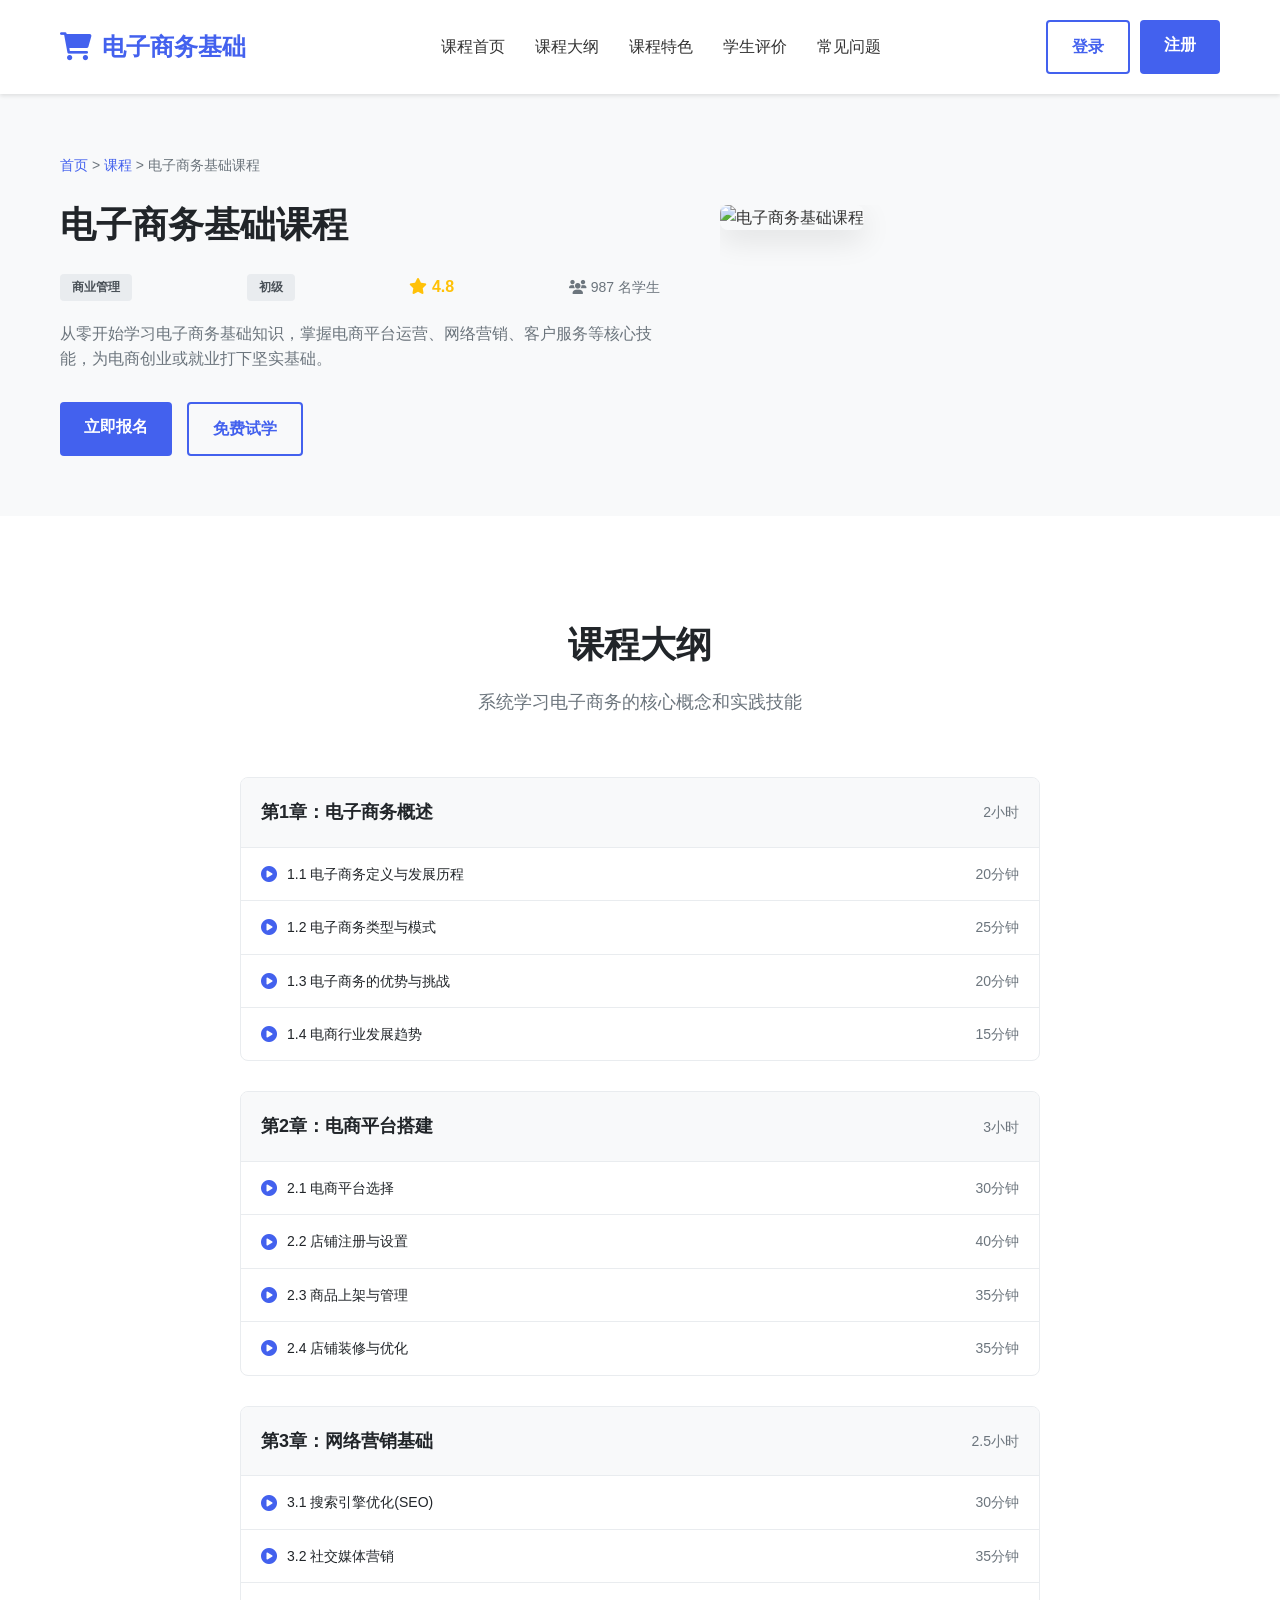
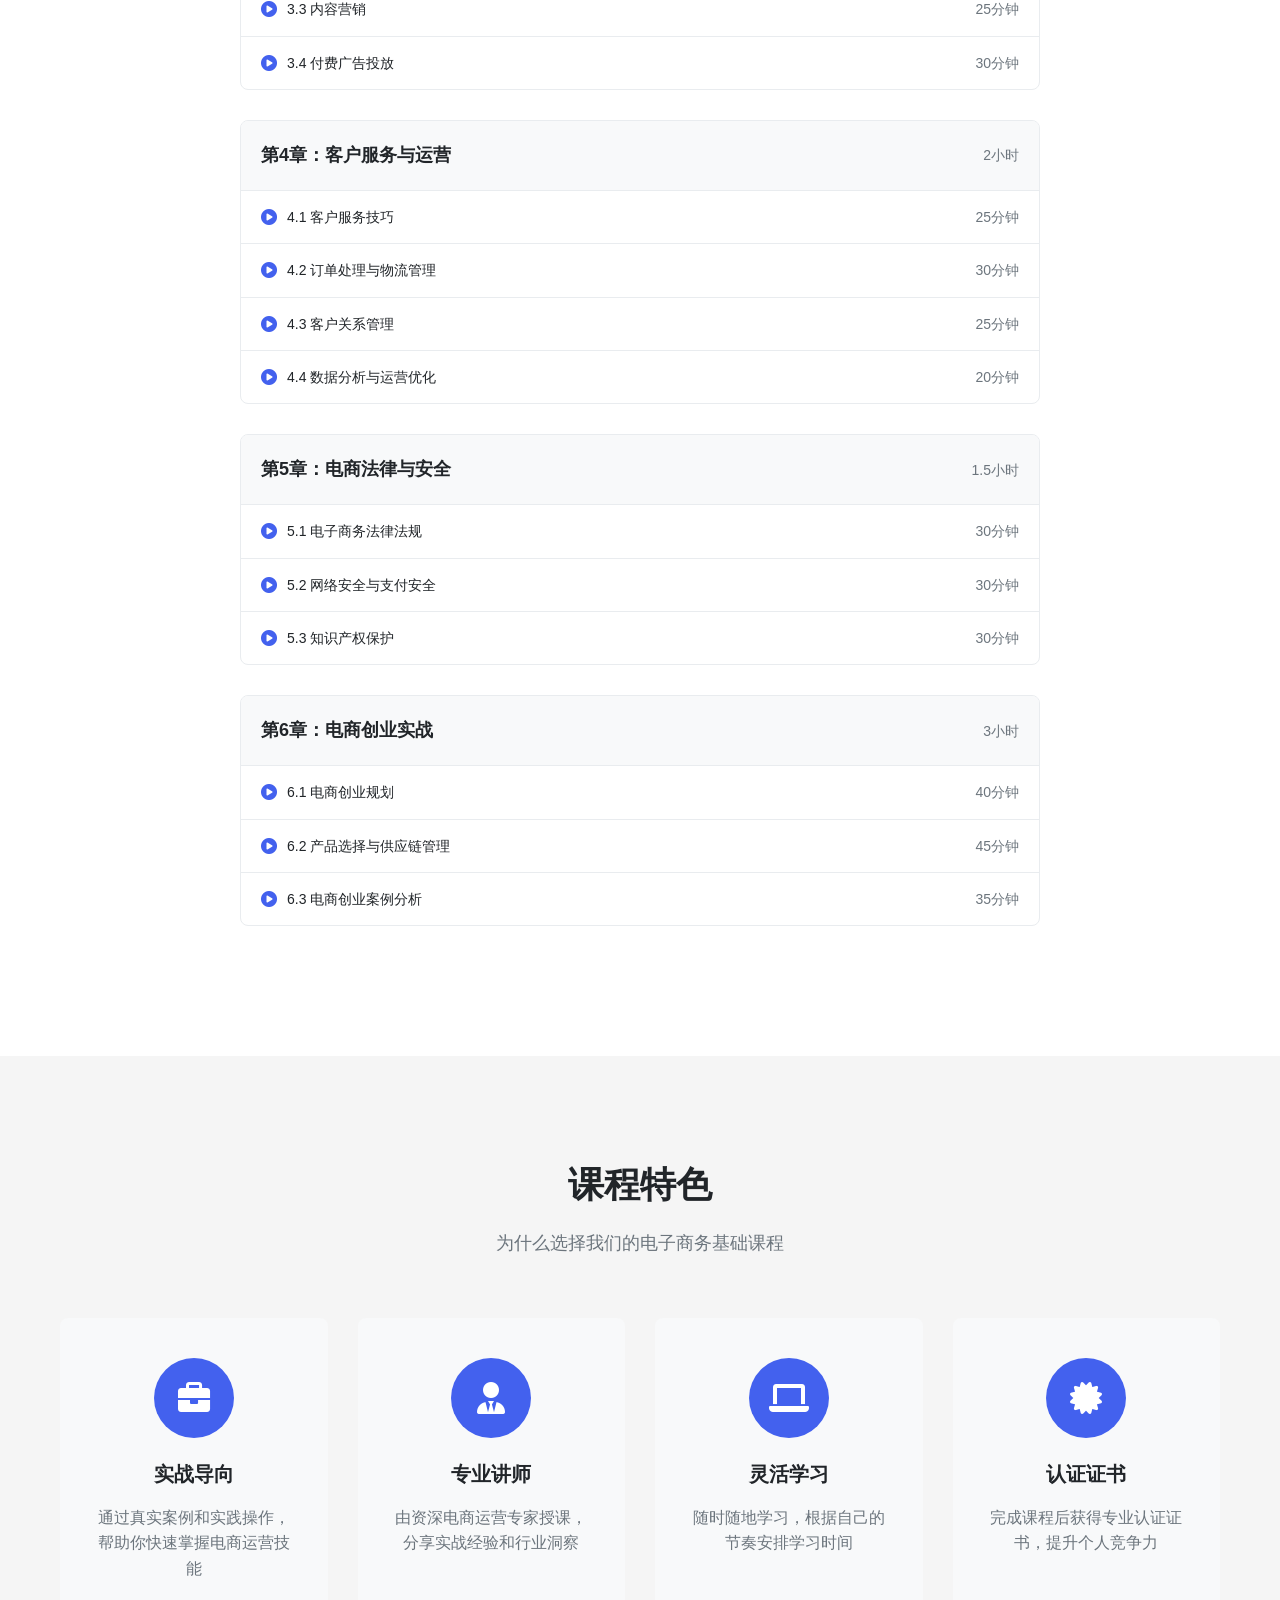
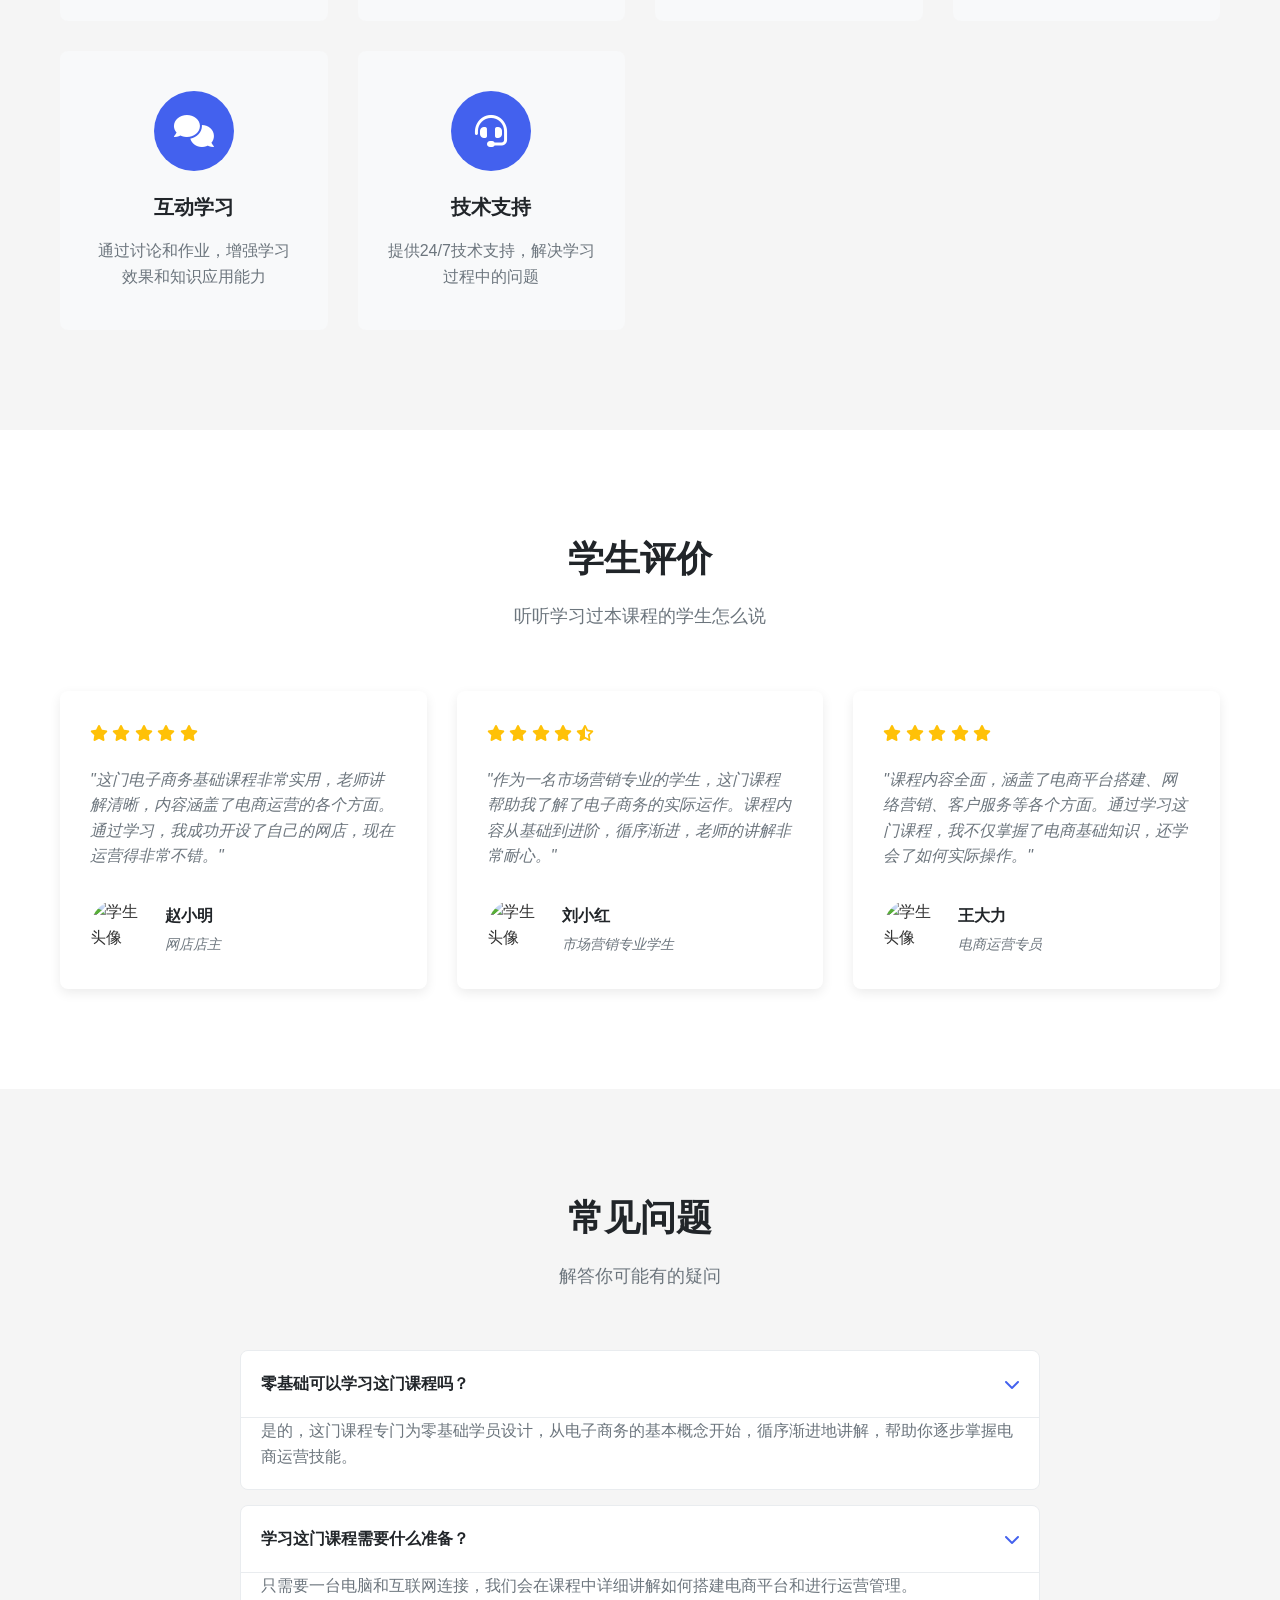
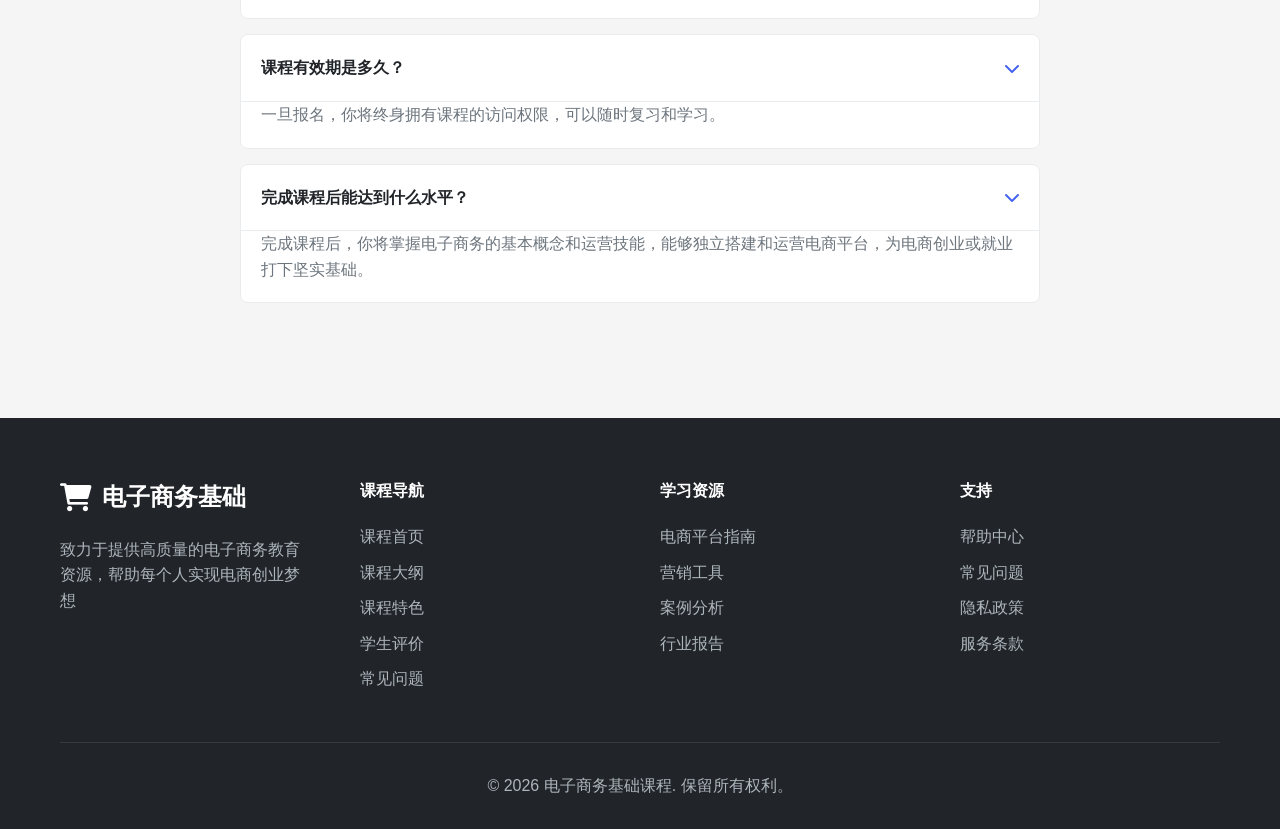
==== ecommerce-course.html @ 1f5b9d8a "Add e-commerce basic course module" ====
<!DOCTYPE html>
<html lang="zh-CN">
<head>
    <meta charset="UTF-8">
    <meta name="viewport" content="width=device-width, initial-scale=1.0">
    <title>电子商务基础课程 - EduLearn</title>
    <link rel="stylesheet" href="styles.css">
    <link rel="stylesheet" href="https://cdnjs.cloudflare.com/ajax/libs/font-awesome/6.0.0/css/all.min.css">
</head>
<body>
    <!-- 导航栏 -->
    <header>
        <nav class="navbar">
            <div class="container">
                <a href="ecommerce-course.html" class="logo">
                    <i class="fas fa-shopping-cart"></i>
                    <span>电子商务基础</span>
                </a>
                <ul class="nav-links">
                    <li><a href="ecommerce-course.html">课程首页</a></li>
                    <li><a href="#syllabus">课程大纲</a></li>
                    <li><a href="#features">课程特色</a></li>
                    <li><a href="#testimonials">学生评价</a></li>
                    <li><a href="#faq">常见问题</a></li>
                </ul>
                <div class="auth-buttons">
                    <a href="#" class="btn btn-outline">登录</a>
                    <a href="#" class="btn btn-primary">注册</a>
                </div>
                <div class="menu-toggle">
                    <i class="fas fa-bars"></i>
                </div>
            </div>
        </nav>
    </header>

    <!-- 课程详情头部 -->
    <section class="course-header">
        <div class="container">
            <div class="course-header-content">
                <div class="course-info">
                    <div class="course-breadcrumb">
                        <a href="index.html">首页</a> &gt; 
                        <a href="index.html#courses">课程</a> &gt; 
                        <span>电子商务基础课程</span>
                    </div>
                    <h1>电子商务基础课程</h1>
                    <div class="course-meta">
                        <span class="course-category">商业管理</span>
                        <span class="course-level">初级</span>
                        <span class="course-rating">
                            <i class="fas fa-star"></i> 4.8
                        </span>
                        <span class="course-students">
                            <i class="fas fa-users"></i> 987 名学生
                        </span>
                    </div>
                    <p class="course-description">
                        从零开始学习电子商务基础知识，掌握电商平台运营、网络营销、客户服务等核心技能，为电商创业或就业打下坚实基础。
                    </p>
                    <div class="course-actions">
                        <a href="#" class="btn btn-primary">立即报名</a>
                        <a href="#" class="btn btn-outline">免费试学</a>
                    </div>
                </div>
                <div class="course-image">
                    <img src="https://trae-api-cn.mchost.guru/api/ide/v1/text_to_image?prompt=ecommerce%20basics%20course%20with%20online%20shopping%20concept&image_size=landscape_16_9" alt="电子商务基础课程">
                </div>
            </div>
        </div>
    </section>

    <!-- 课程大纲 -->
    <section id="syllabus" class="course-syllabus">
        <div class="container">
            <div class="section-header">
                <h2>课程大纲</h2>
                <p>系统学习电子商务的核心概念和实践技能</p>
            </div>
            <div class="syllabus-content">
                <div class="syllabus-section">
                    <div class="syllabus-section-header">
                        <h3>第1章：电子商务概述</h3>
                        <span class="section-duration">2小时</span>
                    </div>
                    <ul class="syllabus-lessons">
                        <li>
                            <div class="lesson-info">
                                <i class="fas fa-play-circle"></i>
                                <span>1.1 电子商务定义与发展历程</span>
                            </div>
                            <span class="lesson-duration">20分钟</span>
                        </li>
                        <li>
                            <div class="lesson-info">
                                <i class="fas fa-play-circle"></i>
                                <span>1.2 电子商务类型与模式</span>
                            </div>
                            <span class="lesson-duration">25分钟</span>
                        </li>
                        <li>
                            <div class="lesson-info">
                                <i class="fas fa-play-circle"></i>
                                <span>1.3 电子商务的优势与挑战</span>
                            </div>
                            <span class="lesson-duration">20分钟</span>
                        </li>
                        <li>
                            <div class="lesson-info">
                                <i class="fas fa-play-circle"></i>
                                <span>1.4 电商行业发展趋势</span>
                            </div>
                            <span class="lesson-duration">15分钟</span>
                        </li>
                    </ul>
                </div>
                <div class="syllabus-section">
                    <div class="syllabus-section-header">
                        <h3>第2章：电商平台搭建</h3>
                        <span class="section-duration">3小时</span>
                    </div>
                    <ul class="syllabus-lessons">
                        <li>
                            <div class="lesson-info">
                                <i class="fas fa-play-circle"></i>
                                <span>2.1 电商平台选择</span>
                            </div>
                            <span class="lesson-duration">30分钟</span>
                        </li>
                        <li>
                            <div class="lesson-info">
                                <i class="fas fa-play-circle"></i>
                                <span>2.2 店铺注册与设置</span>
                            </div>
                            <span class="lesson-duration">40分钟</span>
                        </li>
                        <li>
                            <div class="lesson-info">
                                <i class="fas fa-play-circle"></i>
                                <span>2.3 商品上架与管理</span>
                            </div>
                            <span class="lesson-duration">35分钟</span>
                        </li>
                        <li>
                            <div class="lesson-info">
                                <i class="fas fa-play-circle"></i>
                                <span>2.4 店铺装修与优化</span>
                            </div>
                            <span class="lesson-duration">35分钟</span>
                        </li>
                    </ul>
                </div>
                <div class="syllabus-section">
                    <div class="syllabus-section-header">
                        <h3>第3章：网络营销基础</h3>
                        <span class="section-duration">2.5小时</span>
                    </div>
                    <ul class="syllabus-lessons">
                        <li>
                            <div class="lesson-info">
                                <i class="fas fa-play-circle"></i>
                                <span>3.1 搜索引擎优化(SEO)</span>
                            </div>
                            <span class="lesson-duration">30分钟</span>
                        </li>
                        <li>
                            <div class="lesson-info">
                                <i class="fas fa-play-circle"></i>
                                <span>3.2 社交媒体营销</span>
                            </div>
                            <span class="lesson-duration">35分钟</span>
                        </li>
                        <li>
                            <div class="lesson-info">
                                <i class="fas fa-play-circle"></i>
                                <span>3.3 内容营销</span>
                            </div>
                            <span class="lesson-duration">25分钟</span>
                        </li>
                        <li>
                            <div class="lesson-info">
                                <i class="fas fa-play-circle"></i>
                                <span>3.4 付费广告投放</span>
                            </div>
                            <span class="lesson-duration">30分钟</span>
                        </li>
                    </ul>
                </div>
                <div class="syllabus-section">
                    <div class="syllabus-section-header">
                        <h3>第4章：客户服务与运营</h3>
                        <span class="section-duration">2小时</span>
                    </div>
                    <ul class="syllabus-lessons">
                        <li>
                            <div class="lesson-info">
                                <i class="fas fa-play-circle"></i>
                                <span>4.1 客户服务技巧</span>
                            </div>
                            <span class="lesson-duration">25分钟</span>
                        </li>
                        <li>
                            <div class="lesson-info">
                                <i class="fas fa-play-circle"></i>
                                <span>4.2 订单处理与物流管理</span>
                            </div>
                            <span class="lesson-duration">30分钟</span>
                        </li>
                        <li>
                            <div class="lesson-info">
                                <i class="fas fa-play-circle"></i>
                                <span>4.3 客户关系管理</span>
                            </div>
                            <span class="lesson-duration">25分钟</span>
                        </li>
                        <li>
                            <div class="lesson-info">
                                <i class="fas fa-play-circle"></i>
                                <span>4.4 数据分析与运营优化</span>
                            </div>
                            <span class="lesson-duration">20分钟</span>
                        </li>
                    </ul>
                </div>
                <div class="syllabus-section">
                    <div class="syllabus-section-header">
                        <h3>第5章：电商法律与安全</h3>
                        <span class="section-duration">1.5小时</span>
                    </div>
                    <ul class="syllabus-lessons">
                        <li>
                            <div class="lesson-info">
                                <i class="fas fa-play-circle"></i>
                                <span>5.1 电子商务法律法规</span>
                            </div>
                            <span class="lesson-duration">30分钟</span>
                        </li>
                        <li>
                            <div class="lesson-info">
                                <i class="fas fa-play-circle"></i>
                                <span>5.2 网络安全与支付安全</span>
                            </div>
                            <span class="lesson-duration">30分钟</span>
                        </li>
                        <li>
                            <div class="lesson-info">
                                <i class="fas fa-play-circle"></i>
                                <span>5.3 知识产权保护</span>
                            </div>
                            <span class="lesson-duration">30分钟</span>
                        </li>
                    </ul>
                </div>
                <div class="syllabus-section">
                    <div class="syllabus-section-header">
                        <h3>第6章：电商创业实战</h3>
                        <span class="section-duration">3小时</span>
                    </div>
                    <ul class="syllabus-lessons">
                        <li>
                            <div class="lesson-info">
                                <i class="fas fa-play-circle"></i>
                                <span>6.1 电商创业规划</span>
                            </div>
                            <span class="lesson-duration">40分钟</span>
                        </li>
                        <li>
                            <div class="lesson-info">
                                <i class="fas fa-play-circle"></i>
                                <span>6.2 产品选择与供应链管理</span>
                            </div>
                            <span class="lesson-duration">45分钟</span>
                        </li>
                        <li>
                            <div class="lesson-info">
                                <i class="fas fa-play-circle"></i>
                                <span>6.3 电商创业案例分析</span>
                            </div>
                            <span class="lesson-duration">35分钟</span>
                        </li>
                    </ul>
                </div>
            </div>
        </div>
    </section>

    <!-- 课程特色 -->
    <section id="features" class="course-features">
        <div class="container">
            <div class="section-header">
                <h2>课程特色</h2>
                <p>为什么选择我们的电子商务基础课程</p>
            </div>
            <div class="features-grid">
                <div class="feature-card">
                    <div class="feature-icon">
                        <i class="fas fa-briefcase"></i>
                    </div>
                    <h3>实战导向</h3>
                    <p>通过真实案例和实践操作，帮助你快速掌握电商运营技能</p>
                </div>
                <div class="feature-card">
                    <div class="feature-icon">
                        <i class="fas fa-user-tie"></i>
                    </div>
                    <h3>专业讲师</h3>
                    <p>由资深电商运营专家授课，分享实战经验和行业洞察</p>
                </div>
                <div class="feature-card">
                    <div class="feature-icon">
                        <i class="fas fa-laptop"></i>
                    </div>
                    <h3>灵活学习</h3>
                    <p>随时随地学习，根据自己的节奏安排学习时间</p>
                </div>
                <div class="feature-card">
                    <div class="feature-icon">
                        <i class="fas fa-certificate"></i>
                    </div>
                    <h3>认证证书</h3>
                    <p>完成课程后获得专业认证证书，提升个人竞争力</p>
                </div>
                <div class="feature-card">
                    <div class="feature-icon">
                        <i class="fas fa-comments"></i>
                    </div>
                    <h3>互动学习</h3>
                    <p>通过讨论和作业，增强学习效果和知识应用能力</p>
                </div>
                <div class="feature-card">
                    <div class="feature-icon">
                        <i class="fas fa-headset"></i>
                    </div>
                    <h3>技术支持</h3>
                    <p>提供24/7技术支持，解决学习过程中的问题</p>
                </div>
            </div>
        </div>
    </section>

    <!-- 学生评价 -->
    <section id="testimonials" class="course-testimonials">
        <div class="container">
            <div class="section-header">
                <h2>学生评价</h2>
                <p>听听学习过本课程的学生怎么说</p>
            </div>
            <div class="testimonials-grid">
                <div class="testimonial-card">
                    <div class="testimonial-rating">
                        <i class="fas fa-star"></i>
                        <i class="fas fa-star"></i>
                        <i class="fas fa-star"></i>
                        <i class="fas fa-star"></i>
                        <i class="fas fa-star"></i>
                    </div>
                    <p>"这门电子商务基础课程非常实用，老师讲解清晰，内容涵盖了电商运营的各个方面。通过学习，我成功开设了自己的网店，现在运营得非常不错。"</p>
                    <div class="testimonial-author">
                        <img src="https://trae-api-cn.mchost.guru/api/ide/v1/text_to_image?prompt=young%20asian%20entrepreneur%20portrait%20confident&image_size=square" alt="学生头像">
                        <div class="author-info">
                            <h4>赵小明</h4>
                            <p>网店店主</p>
                        </div>
                    </div>
                </div>
                <div class="testimonial-card">
                    <div class="testimonial-rating">
                        <i class="fas fa-star"></i>
                        <i class="fas fa-star"></i>
                        <i class="fas fa-star"></i>
                        <i class="fas fa-star"></i>
                        <i class="fas fa-star-half-alt"></i>
                    </div>
                    <p>"作为一名市场营销专业的学生，这门课程帮助我了解了电子商务的实际运作。课程内容从基础到进阶，循序渐进，老师的讲解非常耐心。"</p>
                    <div class="testimonial-author">
                        <img src="https://trae-api-cn.mchost.guru/api/ide/v1/text_to_image?prompt=young%20asian%20female%20student%20portrait%20smiling&image_size=square" alt="学生头像">
                        <div class="author-info">
                            <h4>刘小红</h4>
                            <p>市场营销专业学生</p>
                        </div>
                    </div>
                </div>
                <div class="testimonial-card">
                    <div class="testimonial-rating">
                        <i class="fas fa-star"></i>
                        <i class="fas fa-star"></i>
                        <i class="fas fa-star"></i>
                        <i class="fas fa-star"></i>
                        <i class="fas fa-star"></i>
                    </div>
                    <p>"课程内容全面，涵盖了电商平台搭建、网络营销、客户服务等各个方面。通过学习这门课程，我不仅掌握了电商基础知识，还学会了如何实际操作。"</p>
                    <div class="testimonial-author">
                        <img src="https://trae-api-cn.mchost.guru/api/ide/v1/text_to_image?prompt=young%20asian%20professional%20male%20portrait&image_size=square" alt="学生头像">
                        <div class="author-info">
                            <h4>王大力</h4>
                            <p>电商运营专员</p>
                        </div>
                    </div>
                </div>
            </div>
        </div>
    </section>

    <!-- 常见问题 -->
    <section id="faq" class="faq-section">
        <div class="container">
            <div class="section-header">
                <h2>常见问题</h2>
                <p>解答你可能有的疑问</p>
            </div>
            <div class="faq-content">
                <div class="faq-item">
                    <div class="faq-question">
                        <h3>零基础可以学习这门课程吗？</h3>
                        <i class="fas fa-chevron-down"></i>
                    </div>
                    <div class="faq-answer">
                        <p>是的，这门课程专门为零基础学员设计，从电子商务的基本概念开始，循序渐进地讲解，帮助你逐步掌握电商运营技能。</p>
                    </div>
                </div>
                <div class="faq-item">
                    <div class="faq-question">
                        <h3>学习这门课程需要什么准备？</h3>
                        <i class="fas fa-chevron-down"></i>
                    </div>
                    <div class="faq-answer">
                        <p>只需要一台电脑和互联网连接，我们会在课程中详细讲解如何搭建电商平台和进行运营管理。</p>
                    </div>
                </div>
                <div class="faq-item">
                    <div class="faq-question">
                        <h3>课程有效期是多久？</h3>
                        <i class="fas fa-chevron-down"></i>
                    </div>
                    <div class="faq-answer">
                        <p>一旦报名，你将终身拥有课程的访问权限，可以随时复习和学习。</p>
                    </div>
                </div>
                <div class="faq-item">
                    <div class="faq-question">
                        <h3>完成课程后能达到什么水平？</h3>
                        <i class="fas fa-chevron-down"></i>
                    </div>
                    <div class="faq-answer">
                        <p>完成课程后，你将掌握电子商务的基本概念和运营技能，能够独立搭建和运营电商平台，为电商创业或就业打下坚实基础。</p>
                    </div>
                </div>
            </div>
        </div>
    </section>

    <!-- 页脚 -->
    <footer>
        <div class="container">
            <div class="footer-content">
                <div class="footer-logo">
                    <a href="ecommerce-course.html">
                        <i class="fas fa-shopping-cart"></i>
                        <span>电子商务基础</span>
                    </a>
                    <p>致力于提供高质量的电子商务教育资源，帮助每个人实现电商创业梦想</p>
                </div>
                <div class="footer-links">
                    <h4>课程导航</h4>
                    <ul>
                        <li><a href="ecommerce-course.html">课程首页</a></li>
                        <li><a href="#syllabus">课程大纲</a></li>
                        <li><a href="#features">课程特色</a></li>
                        <li><a href="#testimonials">学生评价</a></li>
                        <li><a href="#faq">常见问题</a></li>
                    </ul>
                </div>
                <div class="footer-links">
                    <h4>学习资源</h4>
                    <ul>
                        <li><a href="#">电商平台指南</a></li>
                        <li><a href="#">营销工具</a></li>
                        <li><a href="#">案例分析</a></li>
                        <li><a href="#">行业报告</a></li>
                    </ul>
                </div>
                <div class="footer-links">
                    <h4>支持</h4>
                    <ul>
                        <li><a href="#">帮助中心</a></li>
                        <li><a href="#">常见问题</a></li>
                        <li><a href="#">隐私政策</a></li>
                        <li><a href="#">服务条款</a></li>
                    </ul>
                </div>
            </div>
            <div class="footer-bottom">
                <p>&copy; 2026 电子商务基础课程. 保留所有权利。</p>
            </div>
        </div>
    </footer>

    <script src="script.js"></script>
</body>
</html>
---- styles.css ----
/* 全局样式 */
* {
    margin: 0;
    padding: 0;
    box-sizing: border-box;
}

body {
    font-family: 'Segoe UI', Tahoma, Geneva, Verdana, sans-serif;
    line-height: 1.6;
    color: #333;
    background-color: #f5f5f5;
}

/* 容器 */
.container {
    max-width: 1200px;
    margin: 0 auto;
    padding: 0 20px;
}

/* 按钮样式 */
.btn {
    display: inline-block;
    padding: 12px 24px;
    border-radius: 4px;
    text-decoration: none;
    font-weight: 600;
    transition: all 0.3s ease;
    cursor: pointer;
    border: none;
}

.btn-primary {
    background-color: #4361ee;
    color: white;
}

.btn-primary:hover {
    background-color: #3a0ca3;
    transform: translateY(-2px);
}

.btn-outline {
    background-color: transparent;
    color: #4361ee;
    border: 2px solid #4361ee;
}

.btn-outline:hover {
    background-color: #4361ee;
    color: white;
}

.btn-sm {
    padding: 8px 16px;
    font-size: 14px;
}

/* 导航栏 */
.navbar {
    background-color: white;
    box-shadow: 0 2px 4px rgba(0, 0, 0, 0.1);
    position: sticky;
    top: 0;
    z-index: 1000;
}

.navbar .container {
    display: flex;
    justify-content: space-between;
    align-items: center;
    padding: 20px;
}

.logo {
    display: flex;
    align-items: center;
    text-decoration: none;
    font-size: 24px;
    font-weight: 700;
    color: #4361ee;
}

.logo i {
    margin-right: 10px;
    font-size: 28px;
}

.nav-links {
    display: flex;
    list-style: none;
}

.nav-links li {
    margin-left: 30px;
}

.nav-links a {
    text-decoration: none;
    color: #333;
    font-weight: 500;
    transition: color 0.3s ease;
}

.nav-links a:hover {
    color: #4361ee;
}

.auth-buttons {
    display: flex;
    gap: 10px;
}

.menu-toggle {
    display: none;
    font-size: 24px;
    cursor: pointer;
}

/* 英雄区域 */
.hero {
    background: linear-gradient(135deg, #f8f9fa 0%, #e9ecef 100%);
    padding: 100px 0;
}

.hero .container {
    display: flex;
    align-items: center;
    gap: 60px;
}

.hero-content {
    flex: 1;
}

.hero-content h1 {
    font-size: 48px;
    font-weight: 700;
    margin-bottom: 20px;
    color: #212529;
    line-height: 1.2;
}

.hero-content p {
    font-size: 18px;
    margin-bottom: 30px;
    color: #6c757d;
}

.hero-buttons {
    display: flex;
    gap: 15px;
}

.hero-image {
    flex: 1;
}

.hero-image img {
    width: 100%;
    border-radius: 8px;
    box-shadow: 0 10px 30px rgba(0, 0, 0, 0.1);
}

/* 通用部分样式 */
.section-header {
    text-align: center;
    margin-bottom: 60px;
}

.section-header h2 {
    font-size: 36px;
    font-weight: 700;
    margin-bottom: 15px;
    color: #212529;
}

.section-header p {
    font-size: 18px;
    color: #6c757d;
    max-width: 600px;
    margin: 0 auto;
}

/* 课程分类 */
.courses-section {
    padding: 100px 0;
    background-color: white;
}

.course-categories {
    display: grid;
    grid-template-columns: repeat(auto-fit, minmax(250px, 1fr));
    gap: 30px;
}

.category-card {
    background-color: #f8f9fa;
    padding: 40px 30px;
    border-radius: 8px;
    text-align: center;
    transition: transform 0.3s ease, box-shadow 0.3s ease;
}

.category-card {
    text-decoration: none;
    color: inherit;
    display: block;
}

.category-card:hover {
    transform: translateY(-10px);
    box-shadow: 0 10px 30px rgba(0, 0, 0, 0.1);
}

.category-icon {
    width: 80px;
    height: 80px;
    background-color: #4361ee;
    color: white;
    border-radius: 50%;
    display: flex;
    align-items: center;
    justify-content: center;
    margin: 0 auto 20px;
    font-size: 32px;
}

.category-card h3 {
    font-size: 20px;
    font-weight: 600;
    margin-bottom: 15px;
    color: #212529;
}

.category-card p {
    color: #6c757d;
}

/* 精选课程 */
.featured-courses {
    padding: 100px 0;
    background-color: #f5f5f5;
}

.course-grid {
    display: grid;
    grid-template-columns: repeat(auto-fit, minmax(300px, 1fr));
    gap: 30px;
}

.course-card {
    background-color: white;
    border-radius: 8px;
    overflow: hidden;
    box-shadow: 0 4px 12px rgba(0, 0, 0, 0.08);
    transition: transform 0.3s ease, box-shadow 0.3s ease;
}

.course-card:hover {
    transform: translateY(-5px);
    box-shadow: 0 10px 20px rgba(0, 0, 0, 0.1);
}

.course-image {
    position: relative;
    height: 200px;
    overflow: hidden;
}

.course-image img {
    width: 100%;
    height: 100%;
    object-fit: cover;
    transition: transform 0.3s ease;
}

.course-card:hover .course-image img {
    transform: scale(1.05);
}

.course-badge {
    position: absolute;
    top: 10px;
    right: 10px;
    background-color: #4361ee;
    color: white;
    padding: 5px 10px;
    border-radius: 4px;
    font-size: 12px;
    font-weight: 600;
}

.course-content {
    padding: 20px;
}

.course-meta {
    display: flex;
    justify-content: space-between;
    align-items: center;
    margin-bottom: 15px;
}

.course-category {
    background-color: #e9ecef;
    color: #495057;
    padding: 4px 12px;
    border-radius: 4px;
    font-size: 12px;
    font-weight: 600;
}

.course-rating {
    color: #ffc107;
    font-weight: 600;
}

.course-card h3 {
    font-size: 18px;
    font-weight: 600;
    margin-bottom: 10px;
    color: #212529;
}

.course-card p {
    color: #6c757d;
    font-size: 14px;
    margin-bottom: 20px;
    line-height: 1.5;
}

.course-footer {
    display: flex;
    justify-content: space-between;
    align-items: center;
}

.course-price {
    font-size: 20px;
    font-weight: 700;
    color: #4361ee;
}

/* 平台特色 */
.features-section {
    padding: 100px 0;
    background-color: white;
}

.features-grid {
    display: grid;
    grid-template-columns: repeat(auto-fit, minmax(250px, 1fr));
    gap: 30px;
}

.feature-card {
    text-align: center;
    padding: 40px 30px;
    background-color: #f8f9fa;
    border-radius: 8px;
    transition: transform 0.3s ease, box-shadow 0.3s ease;
}

.feature-card:hover {
    transform: translateY(-10px);
    box-shadow: 0 10px 30px rgba(0, 0, 0, 0.1);
}

.feature-icon {
    width: 80px;
    height: 80px;
    background-color: #4361ee;
    color: white;
    border-radius: 50%;
    display: flex;
    align-items: center;
    justify-content: center;
    margin: 0 auto 20px;
    font-size: 32px;
}

.feature-card h3 {
    font-size: 20px;
    font-weight: 600;
    margin-bottom: 15px;
    color: #212529;
}

.feature-card p {
    color: #6c757d;
}

/* 学生评价 */
.testimonials-section {
    padding: 100px 0;
    background-color: #f5f5f5;
}

.testimonials-grid {
    display: grid;
    grid-template-columns: repeat(auto-fit, minmax(300px, 1fr));
    gap: 30px;
}

.testimonial-card {
    background-color: white;
    padding: 30px;
    border-radius: 8px;
    box-shadow: 0 4px 12px rgba(0, 0, 0, 0.08);
    transition: transform 0.3s ease, box-shadow 0.3s ease;
}

.testimonial-card:hover {
    transform: translateY(-5px);
    box-shadow: 0 10px 20px rgba(0, 0, 0, 0.1);
}

.testimonial-rating {
    color: #ffc107;
    margin-bottom: 20px;
}

.testimonial-card p {
    color: #6c757d;
    margin-bottom: 30px;
    font-style: italic;
}

.testimonial-author {
    display: flex;
    align-items: center;
    gap: 15px;
}

.testimonial-author img {
    width: 60px;
    height: 60px;
    border-radius: 50%;
    object-fit: cover;
}

.author-info h4 {
    font-size: 16px;
    font-weight: 600;
    color: #212529;
    margin-bottom: 5px;
}

.author-info p {
    font-size: 14px;
    color: #6c757d;
    margin: 0;
}

/* 联系我们 */
.contact-section {
    padding: 100px 0;
    background-color: white;
}

.contact-content {
    display: grid;
    grid-template-columns: 1fr 1fr;
    gap: 60px;
}

.contact-info h2 {
    font-size: 32px;
    font-weight: 700;
    margin-bottom: 20px;
    color: #212529;
}

.contact-info p {
    color: #6c757d;
    margin-bottom: 30px;
}

.contact-details {
    margin-bottom: 30px;
}

.contact-item {
    display: flex;
    align-items: center;
    gap: 15px;
    margin-bottom: 15px;
    color: #6c757d;
}

.contact-item i {
    color: #4361ee;
    font-size: 20px;
}

.social-links {
    display: flex;
    gap: 15px;
}

.social-links a {
    width: 40px;
    height: 40px;
    background-color: #f8f9fa;
    color: #4361ee;
    border-radius: 50%;
    display: flex;
    align-items: center;
    justify-content: center;
    transition: all 0.3s ease;
}

.social-links a:hover {
    background-color: #4361ee;
    color: white;
    transform: translateY(-3px);
}

.contact-form h3 {
    font-size: 24px;
    font-weight: 600;
    margin-bottom: 30px;
    color: #212529;
}

.form-group {
    margin-bottom: 20px;
}

.form-group label {
    display: block;
    margin-bottom: 8px;
    font-weight: 500;
    color: #212529;
}

.form-group input,
.form-group textarea {
    width: 100%;
    padding: 12px;
    border: 1px solid #ced4da;
    border-radius: 4px;
    font-size: 16px;
    transition: border-color 0.3s ease;
}

.form-group input:focus,
.form-group textarea:focus {
    outline: none;
    border-color: #4361ee;
    box-shadow: 0 0 0 0.2rem rgba(67, 97, 238, 0.25);
}

/* 页脚 */
footer {
    background-color: #212529;
    color: white;
    padding: 60px 0 30px;
}

.footer-content {
    display: grid;
    grid-template-columns: repeat(auto-fit, minmax(200px, 1fr));
    gap: 40px;
    margin-bottom: 40px;
}

.footer-logo {
    max-width: 250px;
}

.footer-logo a {
    display: flex;
    align-items: center;
    text-decoration: none;
    font-size: 24px;
    font-weight: 700;
    color: white;
    margin-bottom: 20px;
}

.footer-logo i {
    margin-right: 10px;
    font-size: 28px;
}

.footer-logo p {
    color: #adb5bd;
    line-height: 1.6;
}

.footer-links h4 {
    font-size: 16px;
    font-weight: 600;
    margin-bottom: 20px;
    color: white;
}

.footer-links ul {
    list-style: none;
}

.footer-links li {
    margin-bottom: 10px;
}

.footer-links a {
    color: #adb5bd;
    text-decoration: none;
    transition: color 0.3s ease;
}

.footer-links a:hover {
    color: #4361ee;
}

.footer-bottom {
    border-top: 1px solid #343a40;
    padding-top: 30px;
    text-align: center;
    color: #adb5bd;
}

/* 课程详情页面样式 */
.course-header {
    padding: 60px 0;
    background-color: #f8f9fa;
}

.course-header-content {
    display: flex;
    align-items: center;
    gap: 60px;
}

.course-info {
    flex: 1;
}

.course-breadcrumb {
    margin-bottom: 20px;
    font-size: 14px;
    color: #6c757d;
}

.course-breadcrumb a {
    color: #4361ee;
    text-decoration: none;
}

.course-breadcrumb a:hover {
    text-decoration: underline;
}

.course-info h1 {
    font-size: 36px;
    font-weight: 700;
    margin-bottom: 20px;
    color: #212529;
}

.course-meta {
    display: flex;
    flex-wrap: wrap;
    gap: 15px;
    margin-bottom: 20px;
}

.course-level {
    background-color: #e9ecef;
    color: #495057;
    padding: 4px 12px;
    border-radius: 4px;
    font-size: 12px;
    font-weight: 600;
}

.course-students {
    color: #6c757d;
    font-size: 14px;
}

.course-description {
    font-size: 16px;
    color: #6c757d;
    margin-bottom: 30px;
    line-height: 1.6;
}

.course-actions {
    display: flex;
    gap: 15px;
}

.course-image {
    flex: 1;
    max-width: 500px;
}

.course-image img {
    width: 100%;
    border-radius: 8px;
    box-shadow: 0 10px 30px rgba(0, 0, 0, 0.1);
}

.course-syllabus {
    padding: 100px 0;
    background-color: white;
}

.syllabus-content {
    max-width: 800px;
    margin: 0 auto;
}

.syllabus-section {
    margin-bottom: 30px;
    border: 1px solid #e9ecef;
    border-radius: 8px;
    overflow: hidden;
}

.syllabus-section-header {
    display: flex;
    justify-content: space-between;
    align-items: center;
    background-color: #f8f9fa;
    padding: 20px;
    cursor: pointer;
    transition: background-color 0.3s ease;
}

.syllabus-section-header:hover {
    background-color: #e9ecef;
}

.syllabus-section-header h3 {
    font-size: 18px;
    font-weight: 600;
    color: #212529;
    margin: 0;
}

.section-duration {
    font-size: 14px;
    color: #6c757d;
    font-weight: 500;
}

.syllabus-lessons {
    list-style: none;
    padding: 0;
    margin: 0;
}

.syllabus-lessons li {
    display: flex;
    justify-content: space-between;
    align-items: center;
    padding: 15px 20px;
    border-top: 1px solid #e9ecef;
    transition: background-color 0.3s ease;
}

.syllabus-lessons li:hover {
    background-color: #f8f9fa;
}

.lesson-info {
    display: flex;
    align-items: center;
    gap: 10px;
}

.lesson-info i {
    color: #4361ee;
    font-size: 16px;
}

.lesson-info span {
    font-size: 14px;
    color: #212529;
}

.lesson-duration {
    font-size: 14px;
    color: #6c757d;
}

.course-features {
    padding: 100px 0;
    background-color: #f5f5f5;
}

.course-testimonials {
    padding: 100px 0;
    background-color: white;
}

.faq-section {
    padding: 100px 0;
    background-color: #f5f5f5;
}

.faq-content {
    max-width: 800px;
    margin: 0 auto;
}

.faq-item {
    margin-bottom: 15px;
    border: 1px solid #e9ecef;
    border-radius: 8px;
    overflow: hidden;
}

.faq-question {
    display: flex;
    justify-content: space-between;
    align-items: center;
    background-color: white;
    padding: 20px;
    cursor: pointer;
    transition: background-color 0.3s ease;
}

.faq-question:hover {
    background-color: #f8f9fa;
}

.faq-question h3 {
    font-size: 16px;
    font-weight: 600;
    color: #212529;
    margin: 0;
}

.faq-question i {
    color: #4361ee;
    font-size: 16px;
    transition: transform 0.3s ease;
}

.faq-answer {
    background-color: white;
    padding: 0 20px 20px;
    border-top: 1px solid #e9ecef;
}

.faq-answer p {
    margin: 0;
    color: #6c757d;
    line-height: 1.6;
}

/* 响应式设计 */
@media (max-width: 992px) {
    .hero .container {
        flex-direction: column;
        text-align: center;
        gap: 40px;
    }
    
    .hero-content h1 {
        font-size: 36px;
    }
    
    .contact-content {
        grid-template-columns: 1fr;
        gap: 40px;
    }
    
    .course-header-content {
        flex-direction: column;
        text-align: center;
        gap: 40px;
    }
    
    .course-info h1 {
        font-size: 28px;
    }
    
    .course-actions {
        justify-content: center;
    }
}

@media (max-width: 768px) {
    .nav-links {
        display: none;
        position: absolute;
        top: 100%;
        left: 0;
        width: 100%;
        background-color: white;
        box-shadow: 0 4px 6px rgba(0, 0, 0, 0.1);
        padding: 20px;
        flex-direction: column;
        gap: 15px;
    }
    
    .nav-links.active {
        display: flex;
    }
    
    .nav-links li {
        margin: 0;
    }
    
    .menu-toggle {
        display: block;
    }
    
    .auth-buttons {
        display: none;
    }
    
    .section-header h2 {
        font-size: 28px;
    }
    
    .hero-content h1 {
        font-size: 28px;
    }
    
    .hero-content p {
        font-size: 16px;
    }
    
    .hero-buttons {
        flex-direction: column;
        align-items: center;
    }
    
    .courses-section,
    .featured-courses,
    .features-section,
    .testimonials-section,
    .contact-section {
        padding: 60px 0;
    }
}

@media (max-width: 576px) {
    .container {
        padding: 0 15px;
    }
    
    .navbar .container {
        padding: 15px;
    }
    
    .hero {
        padding: 60px 0;
    }
    
    .course-grid,
    .testimonials-grid {
        grid-template-columns: 1fr;
    }
    
    .footer-content {
        grid-template-columns: 1fr;
        gap: 30px;
    }
    
    .footer-logo {
        max-width: 100%;
    }
}
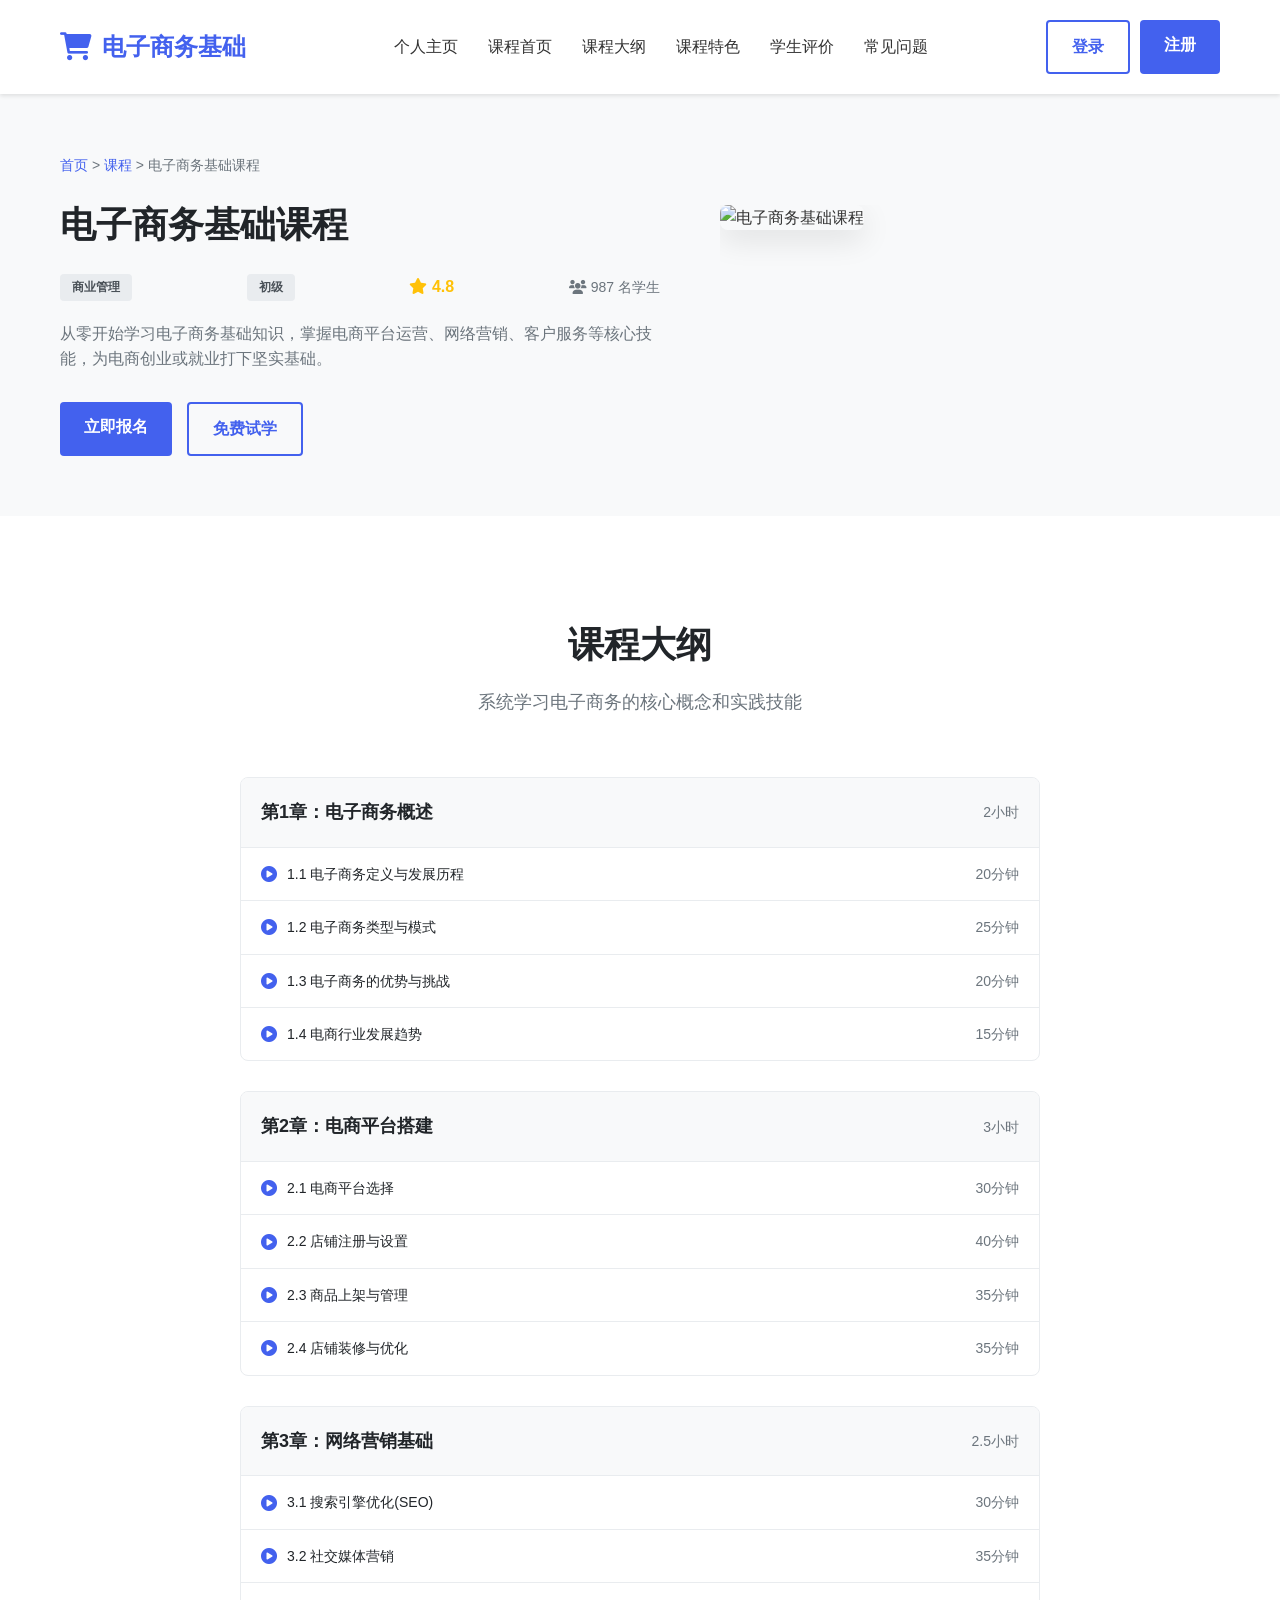
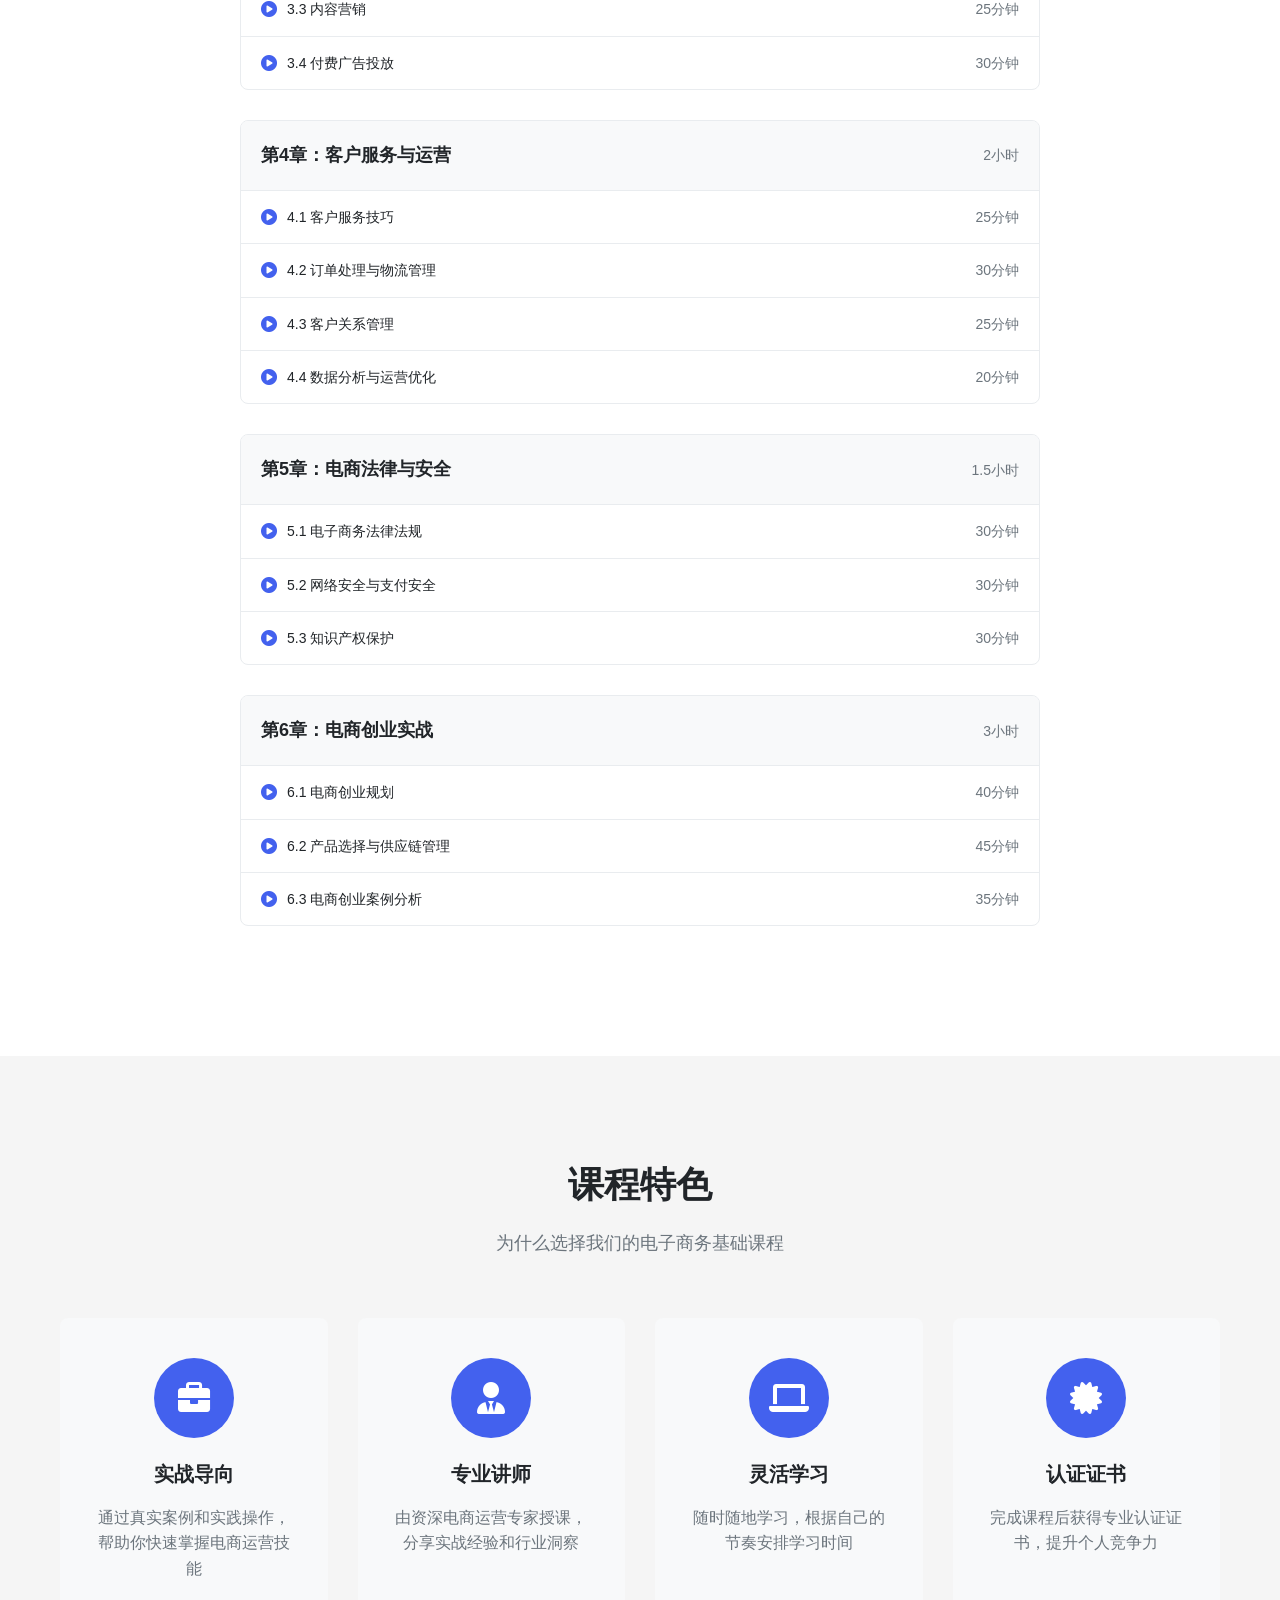
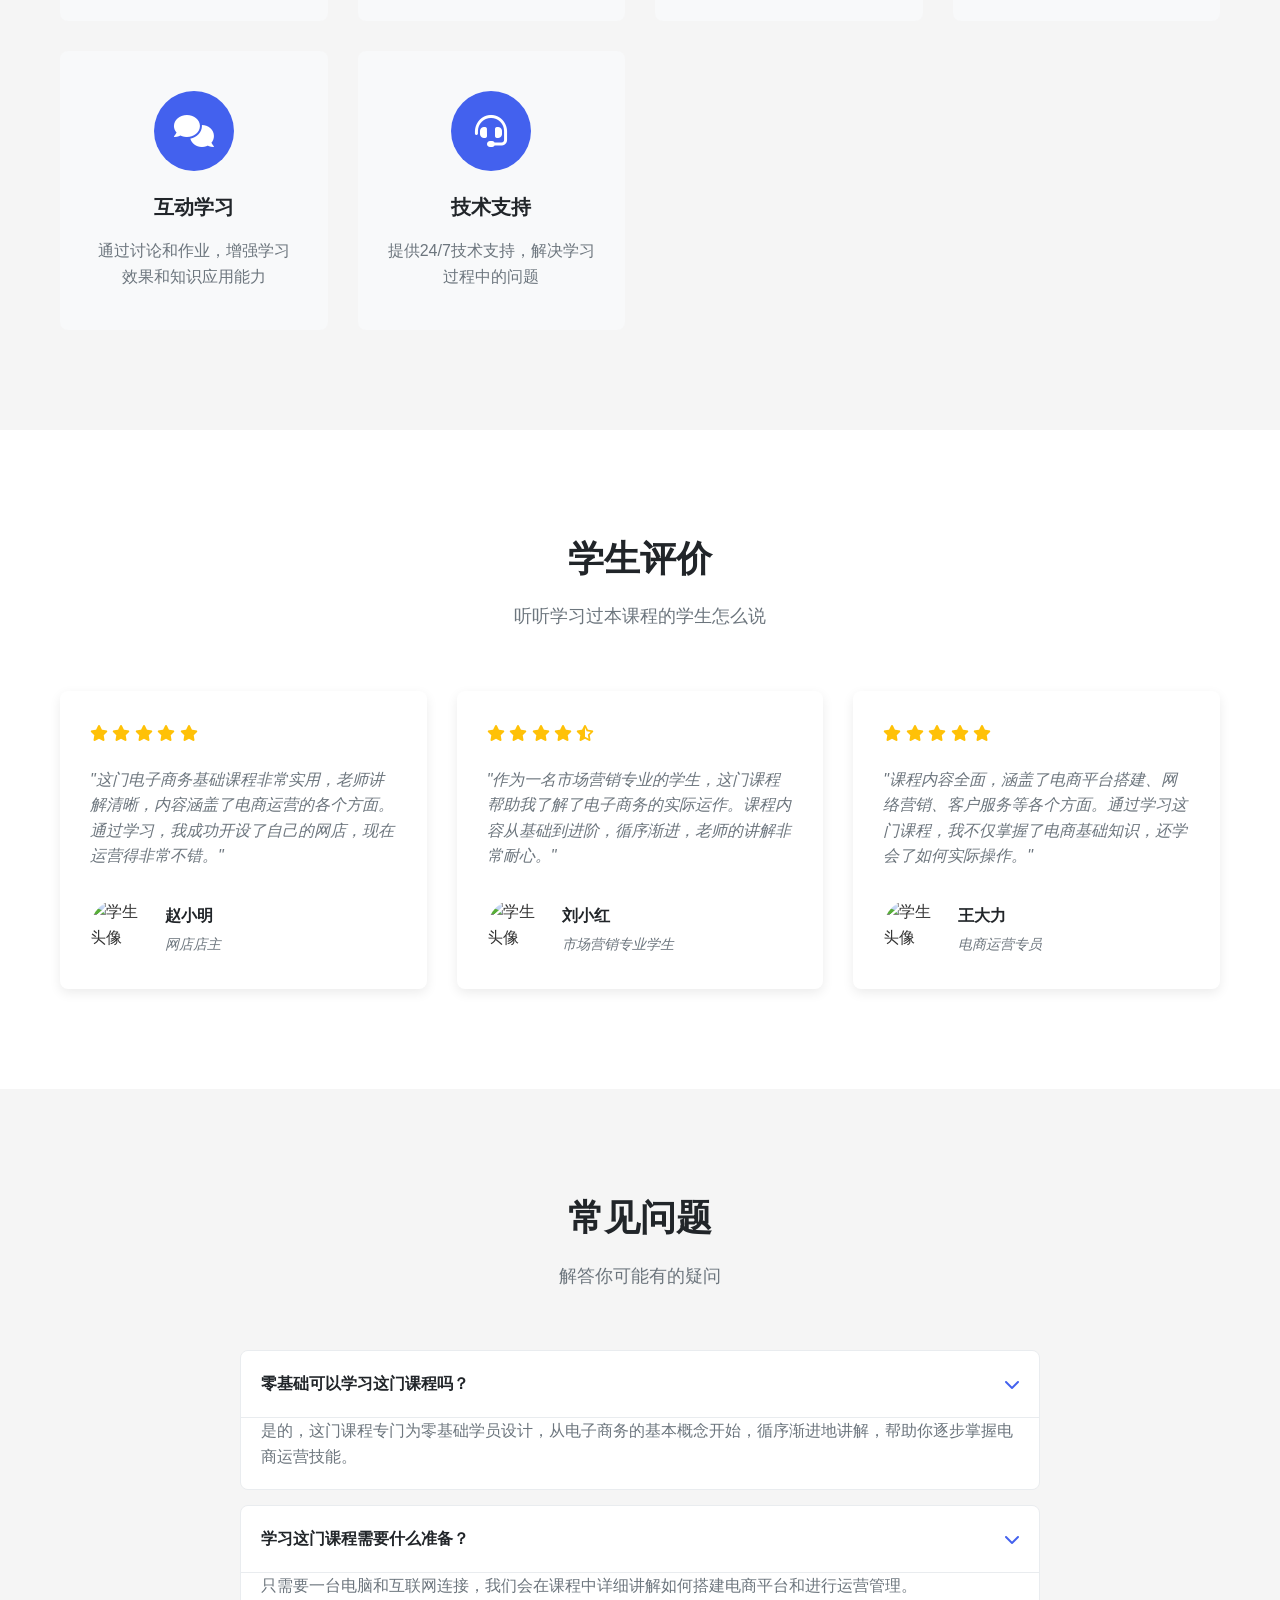
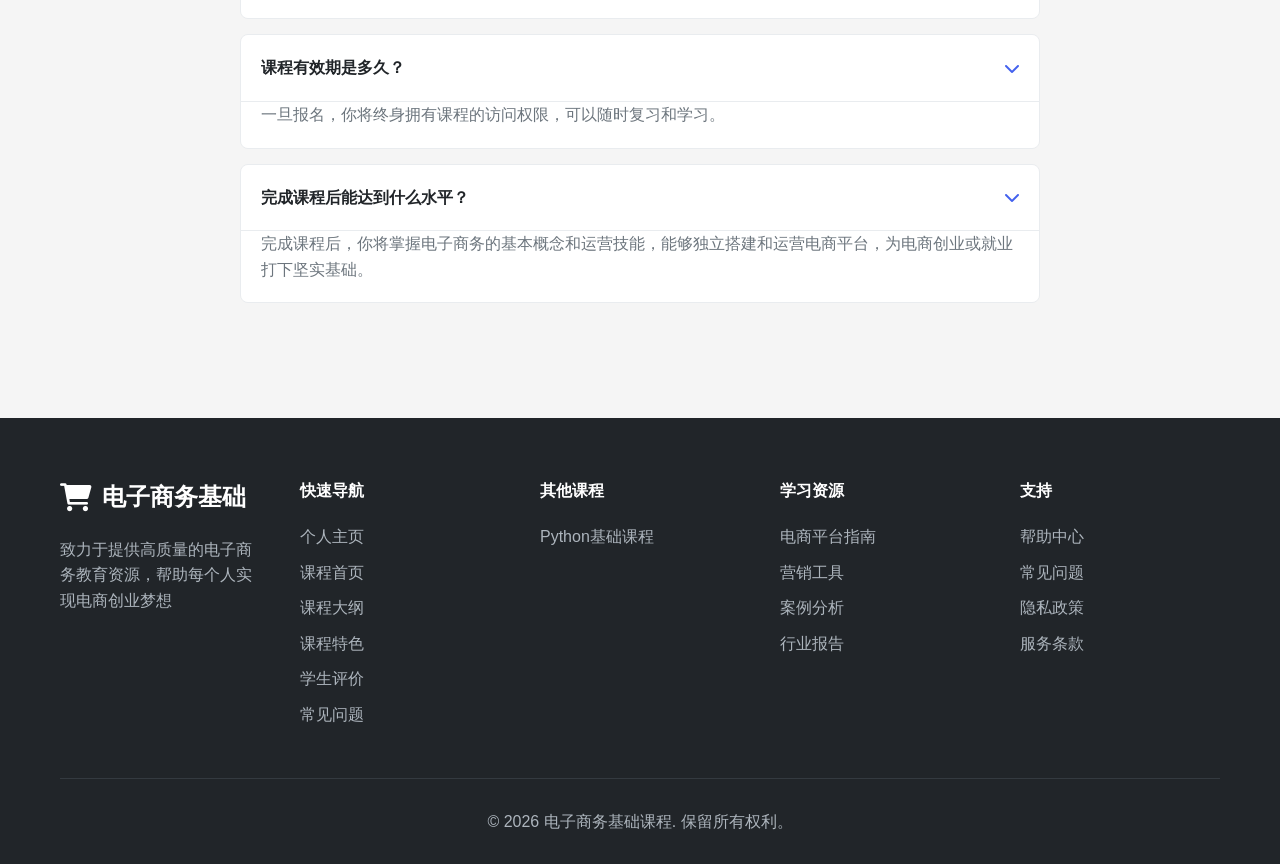
==== commit dce5b20b: "添加课程导航链接和课程展示区域" ====
--- a/ecommerce-course.html
+++ b/ecommerce-course.html
@@ -17,6 +17,7 @@
                     <span>电子商务基础</span>
                 </a>
                 <ul class="nav-links">
+                    <li><a href="index.html">个人主页</a></li>
                     <li><a href="ecommerce-course.html">课程首页</a></li>
                     <li><a href="#syllabus">课程大纲</a></li>
                     <li><a href="#features">课程特色</a></li>
@@ -461,13 +462,20 @@
                     <p>致力于提供高质量的电子商务教育资源，帮助每个人实现电商创业梦想</p>
                 </div>
                 <div class="footer-links">
-                    <h4>课程导航</h4>
+                    <h4>快速导航</h4>
                     <ul>
+                        <li><a href="index.html">个人主页</a></li>
                         <li><a href="ecommerce-course.html">课程首页</a></li>
                         <li><a href="#syllabus">课程大纲</a></li>
                         <li><a href="#features">课程特色</a></li>
                         <li><a href="#testimonials">学生评价</a></li>
                         <li><a href="#faq">常见问题</a></li>
+                    </ul>
+                </div>
+                <div class="footer-links">
+                    <h4>其他课程</h4>
+                    <ul>
+                        <li><a href="python-course.html">Python基础课程</a></li>
                     </ul>
                 </div>
                 <div class="footer-links">
--- a/styles.css
+++ b/styles.css
@@ -969,4 +969,94 @@
     .footer-logo {
         max-width: 100%;
     }
+}
+
+/* 代码运行器样式 */
+.code-runner {
+    position: fixed;
+    bottom: 20px;
+    right: 20px;
+    width: 450px;
+    max-width: 90vw;
+    background-color: white;
+    border-radius: 8px;
+    box-shadow: 0 4px 12px rgba(0, 0, 0, 0.15);
+    z-index: 1000;
+    overflow: hidden;
+}
+
+.code-runner-header {
+    background-color: #4361ee;
+    color: white;
+    padding: 12px 16px;
+    display: flex;
+    align-items: center;
+    justify-content: space-between;
+    cursor: pointer;
+    font-weight: 600;
+}
+
+.code-runner-header i {
+    margin-right: 8px;
+}
+
+.code-runner-content {
+    padding: 16px;
+    display: none;
+}
+
+.code-runner-editor {
+    margin-bottom: 16px;
+}
+
+.code-runner-editor .CodeMirror {
+    height: 300px;
+    border: 1px solid #e9ecef;
+    border-radius: 4px;
+    font-size: 14px;
+}
+
+.code-runner-controls {
+    display: flex;
+    gap: 10px;
+    margin-bottom: 16px;
+}
+
+.code-runner-output {
+    background-color: #f8f9fa;
+    padding: 12px;
+    border-radius: 4px;
+    border: 1px solid #e9ecef;
+}
+
+.code-runner-output h4 {
+    margin-top: 0;
+    margin-bottom: 8px;
+    font-size: 14px;
+    color: #495057;
+}
+
+.code-runner-output pre {
+    margin: 0;
+    padding: 10px;
+    background-color: #f1f3f5;
+    border-radius: 4px;
+    font-family: 'Courier New', Courier, monospace;
+    font-size: 14px;
+    line-height: 1.4;
+    max-height: 200px;
+    overflow-y: auto;
+}
+
+/* 响应式设计 - 代码运行器 */
+@media (max-width: 576px) {
+    .code-runner {
+        width: 90vw;
+        right: 5vw;
+        left: 5vw;
+    }
+    
+    .code-runner-editor .CodeMirror {
+        height: 200px;
+    }
 }
